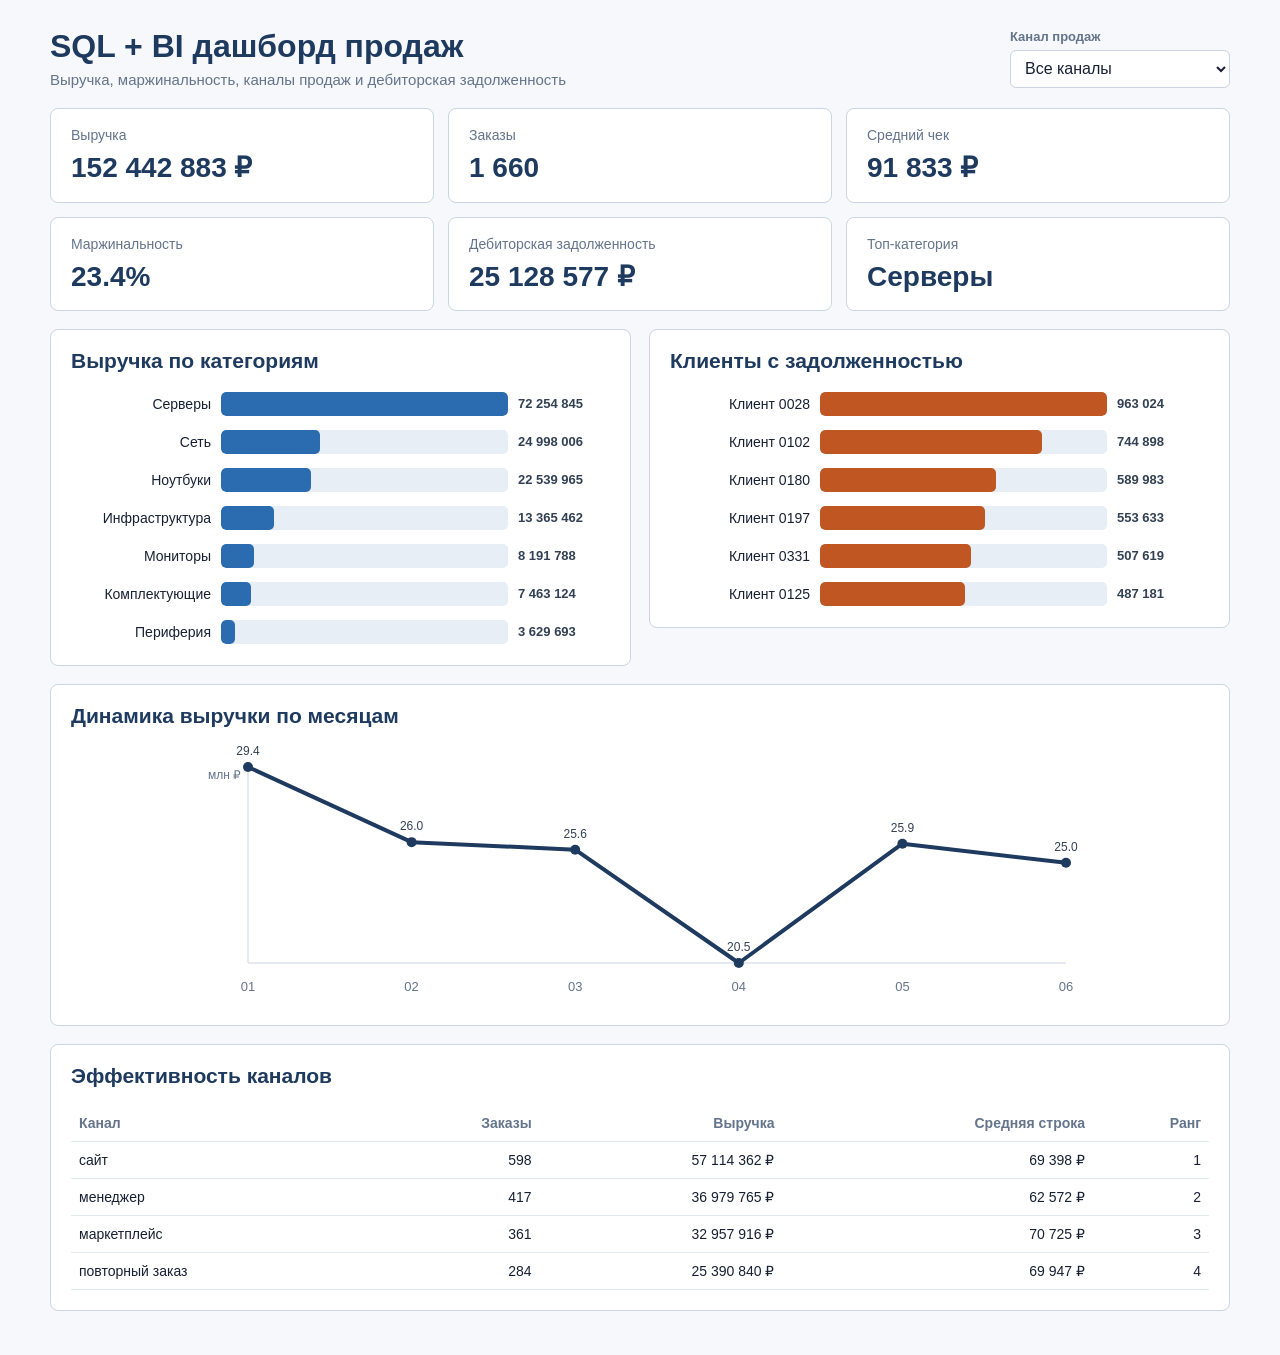
==== portfolio-projects/04-sql-bi-dashboard/dashboard/index.html @ 7d21b35f "Publish final portfolio updates" ====
<!doctype html>
<html lang="ru">
<head>
  <meta charset="utf-8">
  <meta name="viewport" content="width=device-width, initial-scale=1">
  <title>Sales Performance SQL & BI Dashboard</title>
  <style>
    :root {
      --bg: #f6f8fb;
      --panel: #ffffff;
      --ink: #172033;
      --muted: #64748b;
      --line: #cbd5e1;
      --blue: #2b6cb0;
      --blue-dark: #1e3a5f;
      --orange: #c05621;
      --green: #2f855a;
    }

    * { box-sizing: border-box; }

    body {
      margin: 0;
      background: var(--bg);
      color: var(--ink);
      font-family: Inter, "Segoe UI", Arial, sans-serif;
      letter-spacing: 0;
    }

    main {
      width: min(1180px, calc(100vw - 32px));
      margin: 28px auto 44px;
    }

    header {
      display: grid;
      grid-template-columns: 1fr auto;
      gap: 20px;
      align-items: end;
      margin-bottom: 20px;
    }

    h1 {
      margin: 0 0 6px;
      font-size: 32px;
      line-height: 1.15;
      color: var(--blue-dark);
    }

    .subtitle {
      margin: 0;
      color: var(--muted);
      font-size: 15px;
    }

    .control {
      display: grid;
      gap: 6px;
      min-width: 220px;
    }

    label {
      color: var(--muted);
      font-size: 13px;
      font-weight: 650;
    }

    select {
      width: 100%;
      height: 38px;
      border: 1px solid var(--line);
      border-radius: 6px;
      background: var(--panel);
      color: var(--ink);
      padding: 0 10px;
      font: inherit;
    }

    .kpis {
      display: grid;
      grid-template-columns: repeat(3, 1fr);
      gap: 14px;
      margin-bottom: 18px;
    }

    .card, .panel {
      background: var(--panel);
      border: 1px solid var(--line);
      border-radius: 8px;
    }

    .card {
      padding: 18px 20px;
      min-height: 94px;
    }

    .card span {
      display: block;
      color: var(--muted);
      font-size: 14px;
      margin-bottom: 10px;
    }

    .card strong {
      display: block;
      color: var(--blue-dark);
      font-size: 28px;
      line-height: 1.1;
    }

    .grid {
      display: grid;
      grid-template-columns: 1fr 1fr;
      gap: 18px;
      align-items: start;
    }

    .panel {
      padding: 18px 20px 20px;
    }

    .panel h2 {
      margin: 0 0 16px;
      color: var(--blue-dark);
      font-size: 21px;
      line-height: 1.25;
    }

    .bar-list {
      display: grid;
      gap: 12px;
    }

    .bar-row {
      display: grid;
      grid-template-columns: 140px 1fr 92px;
      gap: 10px;
      align-items: center;
      min-height: 26px;
      font-size: 14px;
    }

    .bar-label {
      text-align: right;
      color: var(--ink);
      white-space: nowrap;
      overflow: hidden;
      text-overflow: ellipsis;
    }

    .track {
      height: 24px;
      background: #e8eef6;
      border-radius: 5px;
      overflow: hidden;
    }

    .bar {
      height: 100%;
      border-radius: 5px;
      background: var(--blue);
    }

    .bar.debt { background: var(--orange); }

    .bar-value {
      color: #334155;
      font-size: 13px;
      font-weight: 650;
    }

    svg {
      display: block;
      width: 100%;
      height: 260px;
    }

    table {
      width: 100%;
      border-collapse: collapse;
      font-size: 14px;
    }

    th, td {
      padding: 10px 8px;
      border-bottom: 1px solid #e2e8f0;
      text-align: left;
    }

    th {
      color: var(--muted);
      font-weight: 750;
    }

    td.num, th.num { text-align: right; }

    .wide {
      grid-column: 1 / -1;
    }

    @media (max-width: 860px) {
      header, .grid, .kpis { grid-template-columns: 1fr; }
      .bar-row { grid-template-columns: 112px 1fr 82px; }
      h1 { font-size: 27px; }
    }
  </style>
</head>
<body>
<main>
  <header>
    <div>
      <h1>SQL + BI дашборд продаж</h1>
      <p class="subtitle">Выручка, маржинальность, каналы продаж и дебиторская задолженность</p>
    </div>
    <div class="control">
      <label for="channelFilter">Канал продаж</label>
      <select id="channelFilter">
        <option value="all">Все каналы</option>
      </select>
    </div>
  </header>

  <section class="kpis" id="kpis"></section>

  <section class="grid">
    <div class="panel">
      <h2>Выручка по категориям</h2>
      <div class="bar-list" id="categoryBars"></div>
    </div>
    <div class="panel">
      <h2>Клиенты с задолженностью</h2>
      <div class="bar-list" id="debtBars"></div>
    </div>
    <div class="panel wide">
      <h2>Динамика выручки по месяцам</h2>
      <svg id="lineChart" viewBox="0 0 900 260" role="img" aria-label="Динамика выручки"></svg>
    </div>
    <div class="panel wide">
      <h2>Эффективность каналов</h2>
      <table>
        <thead>
          <tr>
            <th>Канал</th>
            <th class="num">Заказы</th>
            <th class="num">Выручка</th>
            <th class="num">Средняя строка</th>
            <th class="num">Ранг</th>
          </tr>
        </thead>
        <tbody id="channelRows"></tbody>
      </table>
    </div>
  </section>
</main>

<script>
const kpi = {
  orders: 1660,
  revenue: 152442883,
  avgOrderValue: 91833,
  marginPct: 0.234,
  receivables: 25128577,
  topCategory: "Серверы"
};

const monthly = [
  { month: "2026-01", orders: 282, revenue: 29366862, profit: 6684671, marginPct: 0.228 },
  { month: "2026-02", orders: 258, revenue: 25975321, profit: 5968902, marginPct: 0.230 },
  { month: "2026-03", orders: 290, revenue: 25632911, profit: 6040740, marginPct: 0.236 },
  { month: "2026-04", orders: 254, revenue: 20519713, profit: 4927435, marginPct: 0.240 },
  { month: "2026-05", orders: 277, revenue: 25905623, profit: 6020549, marginPct: 0.232 },
  { month: "2026-06", orders: 299, revenue: 25042453, profit: 5990506, marginPct: 0.239 }
];

const categories = [
  { category: "Серверы", orders: 216, revenue: 72254845, profit: 13728421, marginPct: 0.190 },
  { category: "Сеть", orders: 457, revenue: 24998006, profit: 6810788, marginPct: 0.272 },
  { category: "Ноутбуки", orders: 205, revenue: 22539965, profit: 5184194, marginPct: 0.230 },
  { category: "Инфраструктура", orders: 231, revenue: 13365462, profit: 3608668, marginPct: 0.270 },
  { category: "Мониторы", orders: 210, revenue: 8191788, profit: 2539452, marginPct: 0.310 },
  { category: "Комплектующие", orders: 419, revenue: 7463124, profit: 2327073, marginPct: 0.312 },
  { category: "Периферия", orders: 451, revenue: 3629693, profit: 1434207, marginPct: 0.395 }
];

const debts = [
  { customer: "Клиент 0028", segment: "B2B", region: "Краснодар", receivables: 963024, unpaidOrders: 3 },
  { customer: "Клиент 0102", segment: "B2B", region: "Казань", receivables: 744898, unpaidOrders: 2 },
  { customer: "Клиент 0180", segment: "B2C", region: "Санкт-Петербург", receivables: 589983, unpaidOrders: 3 },
  { customer: "Клиент 0197", segment: "B2C", region: "Москва", receivables: 553633, unpaidOrders: 2 },
  { customer: "Клиент 0331", segment: "B2C", region: "Москва", receivables: 507619, unpaidOrders: 2 },
  { customer: "Клиент 0125", segment: "B2C", region: "Москва", receivables: 487181, unpaidOrders: 2 }
];

const channels = [
  { channel: "сайт", orders: 598, revenue: 57114362, avgLineRevenue: 69398, rank: 1 },
  { channel: "менеджер", orders: 417, revenue: 36979765, avgLineRevenue: 62572, rank: 2 },
  { channel: "маркетплейс", orders: 361, revenue: 32957916, avgLineRevenue: 70725, rank: 3 },
  { channel: "повторный заказ", orders: 284, revenue: 25390840, avgLineRevenue: 69947, rank: 4 }
];

const formatNumber = value => new Intl.NumberFormat("ru-RU").format(Math.round(value));
const formatRub = value => `${formatNumber(value)} ₽`;
const formatPct = value => `${(value * 100).toFixed(1)}%`;

const channelFilter = document.querySelector("#channelFilter");
channels.forEach(item => {
  const option = document.createElement("option");
  option.value = item.channel;
  option.textContent = item.channel;
  channelFilter.append(option);
});

function selectedKpi() {
  const selected = channelFilter.value;
  if (selected === "all") return kpi;
  const channel = channels.find(item => item.channel === selected);
  return {
    orders: channel.orders,
    revenue: channel.revenue,
    avgOrderValue: channel.revenue / channel.orders,
    marginPct: kpi.marginPct,
    receivables: kpi.receivables,
    topCategory: kpi.topCategory
  };
}

function renderKpis() {
  const data = selectedKpi();
  const cards = [
    ["Выручка", formatRub(data.revenue)],
    ["Заказы", formatNumber(data.orders)],
    ["Средний чек", formatRub(data.avgOrderValue)],
    ["Маржинальность", formatPct(data.marginPct)],
    ["Дебиторская задолженность", formatRub(data.receivables)],
    ["Топ-категория", data.topCategory]
  ];
  document.querySelector("#kpis").innerHTML = cards.map(([label, value]) => `
    <article class="card">
      <span>${label}</span>
      <strong>${value}</strong>
    </article>
  `).join("");
}

function renderBars(target, rows, labelKey, valueKey, className = "") {
  const max = Math.max(...rows.map(row => row[valueKey]));
  document.querySelector(target).innerHTML = rows.map(row => `
    <div class="bar-row" title="${row[labelKey]}">
      <div class="bar-label">${row[labelKey]}</div>
      <div class="track"><div class="bar ${className}" style="width:${row[valueKey] / max * 100}%"></div></div>
      <div class="bar-value">${formatNumber(row[valueKey])}</div>
    </div>
  `).join("");
}

function renderLineChart() {
  const svg = document.querySelector("#lineChart");
  const width = 900;
  const height = 260;
  const pad = { left: 58, right: 24, top: 22, bottom: 42 };
  const values = monthly.map(row => row.revenue);
  const min = Math.min(...values);
  const max = Math.max(...values);
  const x = index => pad.left + index * ((width - pad.left - pad.right) / (monthly.length - 1));
  const y = value => pad.top + (max - value) * ((height - pad.top - pad.bottom) / (max - min));
  const points = monthly.map((row, index) => `${x(index)},${y(row.revenue)}`).join(" ");
  const circles = monthly.map((row, index) => `
    <circle cx="${x(index)}" cy="${y(row.revenue)}" r="5" fill="var(--blue-dark)"></circle>
    <text x="${x(index)}" y="${height - 14}" text-anchor="middle" font-size="13" fill="var(--muted)">${row.month.slice(5)}</text>
    <text x="${x(index)}" y="${y(row.revenue) - 12}" text-anchor="middle" font-size="12" fill="#334155">${(row.revenue / 1000000).toFixed(1)}</text>
  `).join("");
  svg.innerHTML = `
    <line x1="${pad.left}" y1="${height - pad.bottom}" x2="${width - pad.right}" y2="${height - pad.bottom}" stroke="var(--line)"></line>
    <line x1="${pad.left}" y1="${pad.top}" x2="${pad.left}" y2="${height - pad.bottom}" stroke="var(--line)"></line>
    <polyline points="${points}" fill="none" stroke="var(--blue-dark)" stroke-width="4" stroke-linejoin="round"></polyline>
    ${circles}
    <text x="18" y="34" font-size="12" fill="var(--muted)">млн ₽</text>
  `;
}

function renderChannels() {
  document.querySelector("#channelRows").innerHTML = channels.map(row => `
    <tr>
      <td>${row.channel}</td>
      <td class="num">${formatNumber(row.orders)}</td>
      <td class="num">${formatRub(row.revenue)}</td>
      <td class="num">${formatRub(row.avgLineRevenue)}</td>
      <td class="num">${row.rank}</td>
    </tr>
  `).join("");
}

function render() {
  renderKpis();
  renderBars("#categoryBars", categories, "category", "revenue");
  renderBars("#debtBars", debts, "customer", "receivables", "debt");
  renderLineChart();
  renderChannels();
}

channelFilter.addEventListener("change", renderKpis);
render();
</script>
</body>
</html>
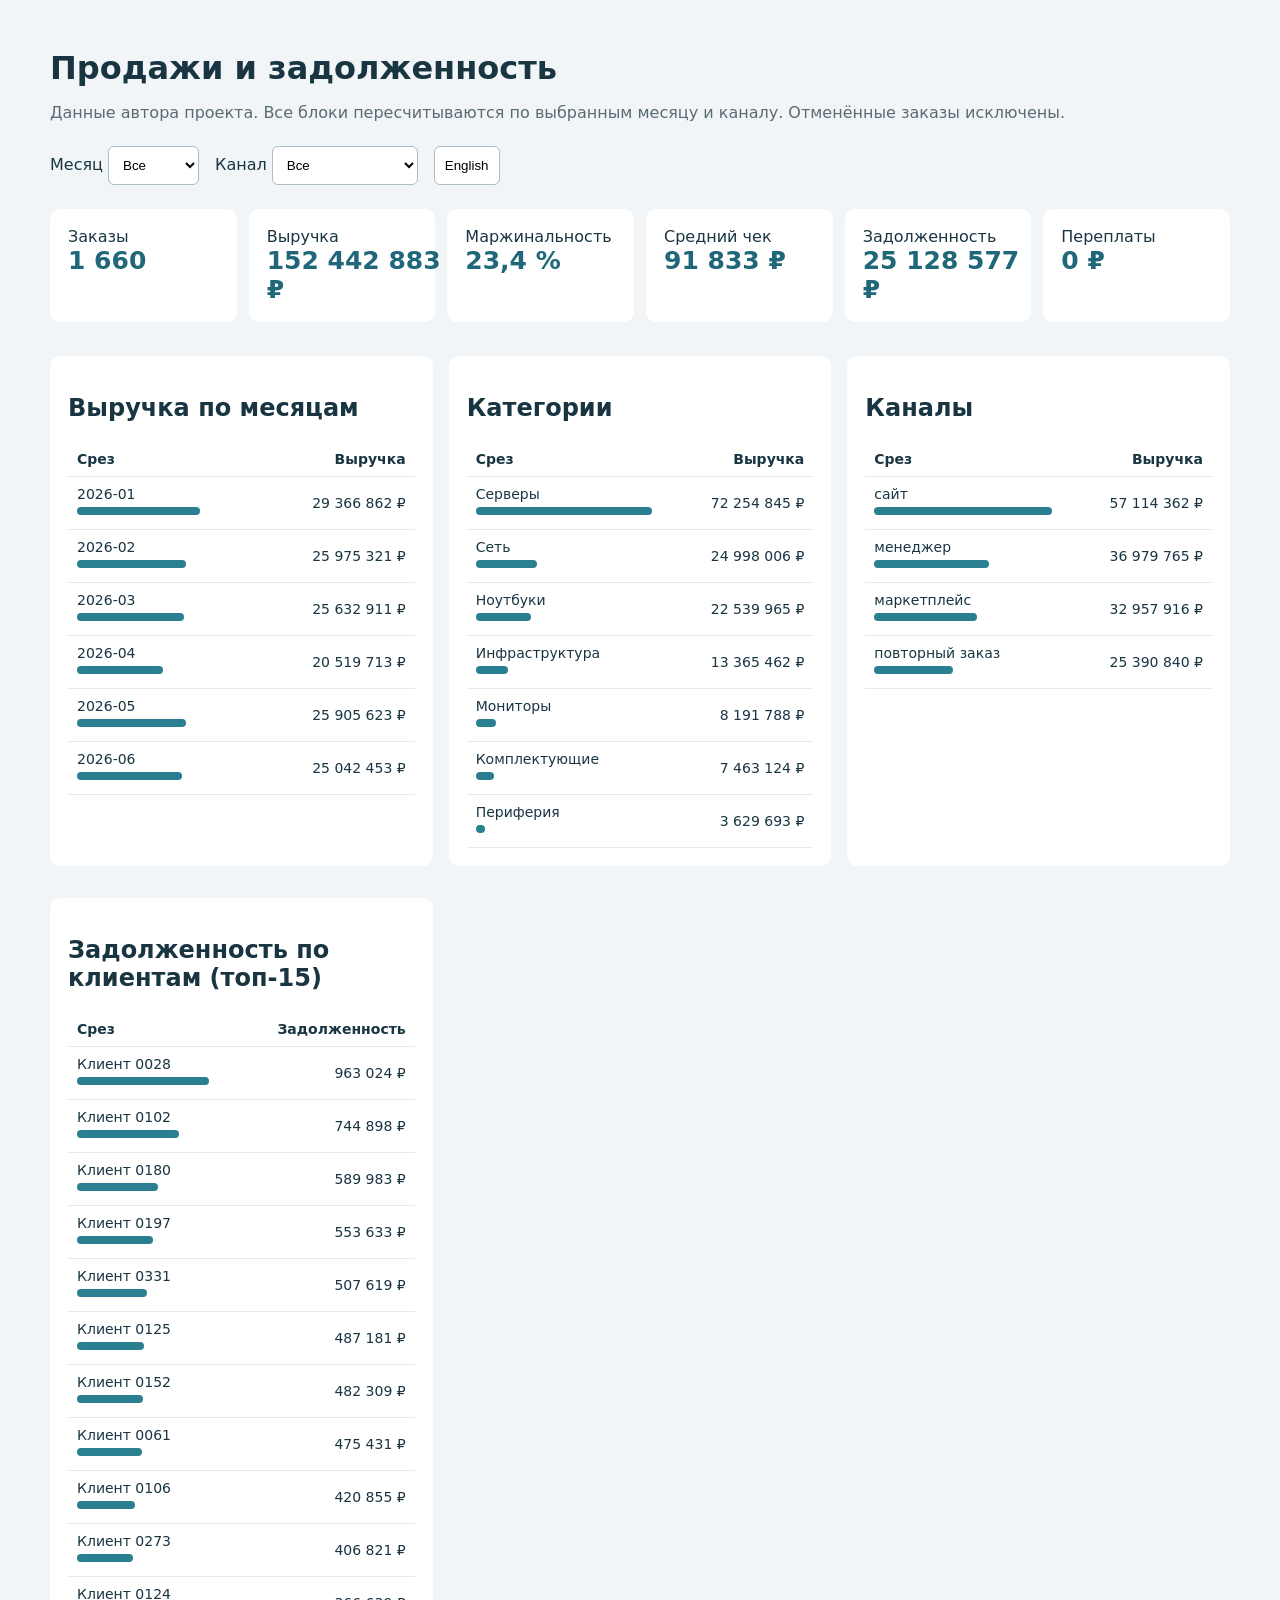
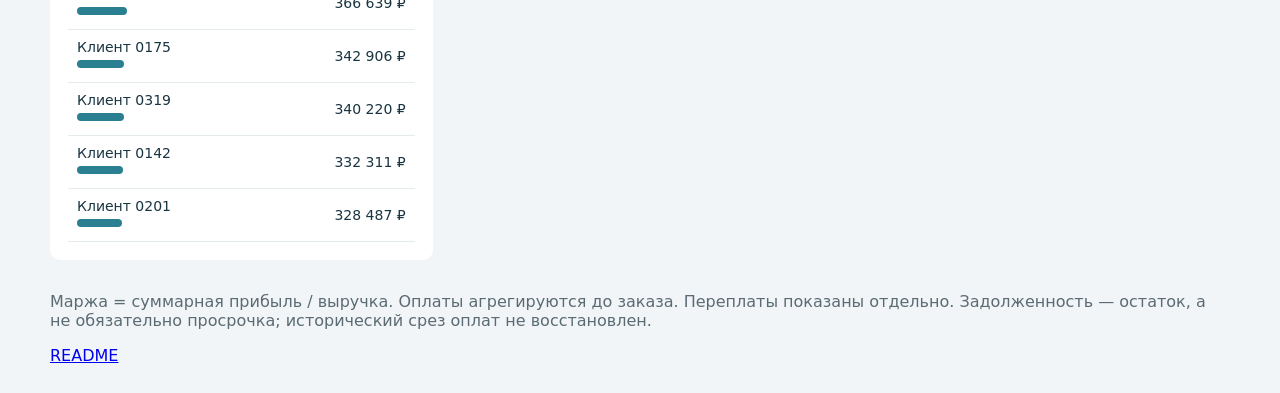
==== commit b2ce080b: "Complete audit fixes and synchronize bilingual portfolio materials" ====
--- a/portfolio-projects/04-sql-bi-dashboard/dashboard/index.html
+++ b/portfolio-projects/04-sql-bi-dashboard/dashboard/index.html
@@ -1,405 +1,14 @@
-<!doctype html>
-<html lang="ru">
-<head>
-  <meta charset="utf-8">
-  <meta name="viewport" content="width=device-width, initial-scale=1">
-  <title>Sales Performance SQL & BI Dashboard</title>
-  <style>
-    :root {
-      --bg: #f6f8fb;
-      --panel: #ffffff;
-      --ink: #172033;
-      --muted: #64748b;
-      --line: #cbd5e1;
-      --blue: #2b6cb0;
-      --blue-dark: #1e3a5f;
-      --orange: #c05621;
-      --green: #2f855a;
-    }
-
-    * { box-sizing: border-box; }
-
-    body {
-      margin: 0;
-      background: var(--bg);
-      color: var(--ink);
-      font-family: Inter, "Segoe UI", Arial, sans-serif;
-      letter-spacing: 0;
-    }
-
-    main {
-      width: min(1180px, calc(100vw - 32px));
-      margin: 28px auto 44px;
-    }
-
-    header {
-      display: grid;
-      grid-template-columns: 1fr auto;
-      gap: 20px;
-      align-items: end;
-      margin-bottom: 20px;
-    }
-
-    h1 {
-      margin: 0 0 6px;
-      font-size: 32px;
-      line-height: 1.15;
-      color: var(--blue-dark);
-    }
-
-    .subtitle {
-      margin: 0;
-      color: var(--muted);
-      font-size: 15px;
-    }
-
-    .control {
-      display: grid;
-      gap: 6px;
-      min-width: 220px;
-    }
-
-    label {
-      color: var(--muted);
-      font-size: 13px;
-      font-weight: 650;
-    }
-
-    select {
-      width: 100%;
-      height: 38px;
-      border: 1px solid var(--line);
-      border-radius: 6px;
-      background: var(--panel);
-      color: var(--ink);
-      padding: 0 10px;
-      font: inherit;
-    }
-
-    .kpis {
-      display: grid;
-      grid-template-columns: repeat(3, 1fr);
-      gap: 14px;
-      margin-bottom: 18px;
-    }
-
-    .card, .panel {
-      background: var(--panel);
-      border: 1px solid var(--line);
-      border-radius: 8px;
-    }
-
-    .card {
-      padding: 18px 20px;
-      min-height: 94px;
-    }
-
-    .card span {
-      display: block;
-      color: var(--muted);
-      font-size: 14px;
-      margin-bottom: 10px;
-    }
-
-    .card strong {
-      display: block;
-      color: var(--blue-dark);
-      font-size: 28px;
-      line-height: 1.1;
-    }
-
-    .grid {
-      display: grid;
-      grid-template-columns: 1fr 1fr;
-      gap: 18px;
-      align-items: start;
-    }
-
-    .panel {
-      padding: 18px 20px 20px;
-    }
-
-    .panel h2 {
-      margin: 0 0 16px;
-      color: var(--blue-dark);
-      font-size: 21px;
-      line-height: 1.25;
-    }
-
-    .bar-list {
-      display: grid;
-      gap: 12px;
-    }
-
-    .bar-row {
-      display: grid;
-      grid-template-columns: 140px 1fr 92px;
-      gap: 10px;
-      align-items: center;
-      min-height: 26px;
-      font-size: 14px;
-    }
-
-    .bar-label {
-      text-align: right;
-      color: var(--ink);
-      white-space: nowrap;
-      overflow: hidden;
-      text-overflow: ellipsis;
-    }
-
-    .track {
-      height: 24px;
-      background: #e8eef6;
-      border-radius: 5px;
-      overflow: hidden;
-    }
-
-    .bar {
-      height: 100%;
-      border-radius: 5px;
-      background: var(--blue);
-    }
-
-    .bar.debt { background: var(--orange); }
-
-    .bar-value {
-      color: #334155;
-      font-size: 13px;
-      font-weight: 650;
-    }
-
-    svg {
-      display: block;
-      width: 100%;
-      height: 260px;
-    }
-
-    table {
-      width: 100%;
-      border-collapse: collapse;
-      font-size: 14px;
-    }
-
-    th, td {
-      padding: 10px 8px;
-      border-bottom: 1px solid #e2e8f0;
-      text-align: left;
-    }
-
-    th {
-      color: var(--muted);
-      font-weight: 750;
-    }
-
-    td.num, th.num { text-align: right; }
-
-    .wide {
-      grid-column: 1 / -1;
-    }
-
-    @media (max-width: 860px) {
-      header, .grid, .kpis { grid-template-columns: 1fr; }
-      .bar-row { grid-template-columns: 112px 1fr 82px; }
-      h1 { font-size: 27px; }
-    }
-  </style>
-</head>
-<body>
-<main>
-  <header>
-    <div>
-      <h1>SQL + BI дашборд продаж</h1>
-      <p class="subtitle">Выручка, маржинальность, каналы продаж и дебиторская задолженность</p>
-    </div>
-    <div class="control">
-      <label for="channelFilter">Канал продаж</label>
-      <select id="channelFilter">
-        <option value="all">Все каналы</option>
-      </select>
-    </div>
-  </header>
-
-  <section class="kpis" id="kpis"></section>
-
-  <section class="grid">
-    <div class="panel">
-      <h2>Выручка по категориям</h2>
-      <div class="bar-list" id="categoryBars"></div>
-    </div>
-    <div class="panel">
-      <h2>Клиенты с задолженностью</h2>
-      <div class="bar-list" id="debtBars"></div>
-    </div>
-    <div class="panel wide">
-      <h2>Динамика выручки по месяцам</h2>
-      <svg id="lineChart" viewBox="0 0 900 260" role="img" aria-label="Динамика выручки"></svg>
-    </div>
-    <div class="panel wide">
-      <h2>Эффективность каналов</h2>
-      <table>
-        <thead>
-          <tr>
-            <th>Канал</th>
-            <th class="num">Заказы</th>
-            <th class="num">Выручка</th>
-            <th class="num">Средняя строка</th>
-            <th class="num">Ранг</th>
-          </tr>
-        </thead>
-        <tbody id="channelRows"></tbody>
-      </table>
-    </div>
-  </section>
-</main>
-
-<script>
-const kpi = {
-  orders: 1660,
-  revenue: 152442883,
-  avgOrderValue: 91833,
-  marginPct: 0.234,
-  receivables: 25128577,
-  topCategory: "Серверы"
-};
-
-const monthly = [
-  { month: "2026-01", orders: 282, revenue: 29366862, profit: 6684671, marginPct: 0.228 },
-  { month: "2026-02", orders: 258, revenue: 25975321, profit: 5968902, marginPct: 0.230 },
-  { month: "2026-03", orders: 290, revenue: 25632911, profit: 6040740, marginPct: 0.236 },
-  { month: "2026-04", orders: 254, revenue: 20519713, profit: 4927435, marginPct: 0.240 },
-  { month: "2026-05", orders: 277, revenue: 25905623, profit: 6020549, marginPct: 0.232 },
-  { month: "2026-06", orders: 299, revenue: 25042453, profit: 5990506, marginPct: 0.239 }
-];
-
-const categories = [
-  { category: "Серверы", orders: 216, revenue: 72254845, profit: 13728421, marginPct: 0.190 },
-  { category: "Сеть", orders: 457, revenue: 24998006, profit: 6810788, marginPct: 0.272 },
-  { category: "Ноутбуки", orders: 205, revenue: 22539965, profit: 5184194, marginPct: 0.230 },
-  { category: "Инфраструктура", orders: 231, revenue: 13365462, profit: 3608668, marginPct: 0.270 },
-  { category: "Мониторы", orders: 210, revenue: 8191788, profit: 2539452, marginPct: 0.310 },
-  { category: "Комплектующие", orders: 419, revenue: 7463124, profit: 2327073, marginPct: 0.312 },
-  { category: "Периферия", orders: 451, revenue: 3629693, profit: 1434207, marginPct: 0.395 }
-];
-
-const debts = [
-  { customer: "Клиент 0028", segment: "B2B", region: "Краснодар", receivables: 963024, unpaidOrders: 3 },
-  { customer: "Клиент 0102", segment: "B2B", region: "Казань", receivables: 744898, unpaidOrders: 2 },
-  { customer: "Клиент 0180", segment: "B2C", region: "Санкт-Петербург", receivables: 589983, unpaidOrders: 3 },
-  { customer: "Клиент 0197", segment: "B2C", region: "Москва", receivables: 553633, unpaidOrders: 2 },
-  { customer: "Клиент 0331", segment: "B2C", region: "Москва", receivables: 507619, unpaidOrders: 2 },
-  { customer: "Клиент 0125", segment: "B2C", region: "Москва", receivables: 487181, unpaidOrders: 2 }
-];
-
-const channels = [
-  { channel: "сайт", orders: 598, revenue: 57114362, avgLineRevenue: 69398, rank: 1 },
-  { channel: "менеджер", orders: 417, revenue: 36979765, avgLineRevenue: 62572, rank: 2 },
-  { channel: "маркетплейс", orders: 361, revenue: 32957916, avgLineRevenue: 70725, rank: 3 },
-  { channel: "повторный заказ", orders: 284, revenue: 25390840, avgLineRevenue: 69947, rank: 4 }
-];
-
-const formatNumber = value => new Intl.NumberFormat("ru-RU").format(Math.round(value));
-const formatRub = value => `${formatNumber(value)} ₽`;
-const formatPct = value => `${(value * 100).toFixed(1)}%`;
-
-const channelFilter = document.querySelector("#channelFilter");
-channels.forEach(item => {
-  const option = document.createElement("option");
-  option.value = item.channel;
-  option.textContent = item.channel;
-  channelFilter.append(option);
-});
-
-function selectedKpi() {
-  const selected = channelFilter.value;
-  if (selected === "all") return kpi;
-  const channel = channels.find(item => item.channel === selected);
-  return {
-    orders: channel.orders,
-    revenue: channel.revenue,
-    avgOrderValue: channel.revenue / channel.orders,
-    marginPct: kpi.marginPct,
-    receivables: kpi.receivables,
-    topCategory: kpi.topCategory
-  };
-}
-
-function renderKpis() {
-  const data = selectedKpi();
-  const cards = [
-    ["Выручка", formatRub(data.revenue)],
-    ["Заказы", formatNumber(data.orders)],
-    ["Средний чек", formatRub(data.avgOrderValue)],
-    ["Маржинальность", formatPct(data.marginPct)],
-    ["Дебиторская задолженность", formatRub(data.receivables)],
-    ["Топ-категория", data.topCategory]
-  ];
-  document.querySelector("#kpis").innerHTML = cards.map(([label, value]) => `
-    <article class="card">
-      <span>${label}</span>
-      <strong>${value}</strong>
-    </article>
-  `).join("");
-}
-
-function renderBars(target, rows, labelKey, valueKey, className = "") {
-  const max = Math.max(...rows.map(row => row[valueKey]));
-  document.querySelector(target).innerHTML = rows.map(row => `
-    <div class="bar-row" title="${row[labelKey]}">
-      <div class="bar-label">${row[labelKey]}</div>
-      <div class="track"><div class="bar ${className}" style="width:${row[valueKey] / max * 100}%"></div></div>
-      <div class="bar-value">${formatNumber(row[valueKey])}</div>
-    </div>
-  `).join("");
-}
-
-function renderLineChart() {
-  const svg = document.querySelector("#lineChart");
-  const width = 900;
-  const height = 260;
-  const pad = { left: 58, right: 24, top: 22, bottom: 42 };
-  const values = monthly.map(row => row.revenue);
-  const min = Math.min(...values);
-  const max = Math.max(...values);
-  const x = index => pad.left + index * ((width - pad.left - pad.right) / (monthly.length - 1));
-  const y = value => pad.top + (max - value) * ((height - pad.top - pad.bottom) / (max - min));
-  const points = monthly.map((row, index) => `${x(index)},${y(row.revenue)}`).join(" ");
-  const circles = monthly.map((row, index) => `
-    <circle cx="${x(index)}" cy="${y(row.revenue)}" r="5" fill="var(--blue-dark)"></circle>
-    <text x="${x(index)}" y="${height - 14}" text-anchor="middle" font-size="13" fill="var(--muted)">${row.month.slice(5)}</text>
-    <text x="${x(index)}" y="${y(row.revenue) - 12}" text-anchor="middle" font-size="12" fill="#334155">${(row.revenue / 1000000).toFixed(1)}</text>
-  `).join("");
-  svg.innerHTML = `
-    <line x1="${pad.left}" y1="${height - pad.bottom}" x2="${width - pad.right}" y2="${height - pad.bottom}" stroke="var(--line)"></line>
-    <line x1="${pad.left}" y1="${pad.top}" x2="${pad.left}" y2="${height - pad.bottom}" stroke="var(--line)"></line>
-    <polyline points="${points}" fill="none" stroke="var(--blue-dark)" stroke-width="4" stroke-linejoin="round"></polyline>
-    ${circles}
-    <text x="18" y="34" font-size="12" fill="var(--muted)">млн ₽</text>
-  `;
-}
-
-function renderChannels() {
-  document.querySelector("#channelRows").innerHTML = channels.map(row => `
-    <tr>
-      <td>${row.channel}</td>
-      <td class="num">${formatNumber(row.orders)}</td>
-      <td class="num">${formatRub(row.revenue)}</td>
-      <td class="num">${formatRub(row.avgLineRevenue)}</td>
-      <td class="num">${row.rank}</td>
-    </tr>
-  `).join("");
-}
-
-function render() {
-  renderKpis();
-  renderBars("#categoryBars", categories, "category", "revenue");
-  renderBars("#debtBars", debts, "customer", "receivables", "debt");
-  renderLineChart();
-  renderChannels();
-}
-
-channelFilter.addEventListener("change", renderKpis);
-render();
-</script>
-</body>
-</html>
+<!doctype html><html lang="ru"><meta charset="utf-8"><meta name="viewport" content="width=device-width,initial-scale=1">
+<title>Продажи · SQL dashboard</title><style>body{margin:0;background:#f1f5f7;color:#193542;font:16px system-ui}main{max-width:1180px;margin:auto;padding:28px}h1{margin-bottom:6px}.muted{color:#5a6b73}select,button{padding:10px;border:1px solid #a9bdc6;border-radius:6px;background:white}.filters{display:flex;gap:16px;flex-wrap:wrap;margin:24px 0}.cards{display:grid;grid-template-columns:repeat(auto-fit,minmax(160px,1fr));gap:12px}.card,section{background:white;border-radius:10px;padding:18px;margin-bottom:16px}.value{font-size:25px;font-weight:650;color:#206879}.panels{display:grid;grid-template-columns:repeat(auto-fit,minmax(380px,1fr));gap:16px;margin-top:18px}table{width:100%;border-collapse:collapse;font-size:14px}td,th{text-align:left;border-bottom:1px solid #e3ebed;padding:9px}td:last-child,th:last-child{text-align:right}.bar{height:8px;background:#2a7f90;border-radius:4px;margin:5px 0}.scroll{overflow:auto}@media(max-width:440px){.panels{grid-template-columns:1fr}main{padding:16px}}</style>
+<main><h1 id="title">Продажи и задолженность</h1><p id="description" class="muted"></p>
+<div class="filters"><label><span id="monthLabel"></span> <select id="month"></select></label><label><span id="channelLabel"></span> <select id="channel"></select></label><button id="lang">English</button></div>
+<div id="cards" class="cards"></div><p id="empty" class="muted"></p><div class="panels"><section><h2 id="monthlyTitle"></h2><div id="monthly" class="scroll"></div></section><section><h2 id="categoryTitle"></h2><div id="categories" class="scroll"></div></section><section><h2 id="channelTitle"></h2><div id="channels" class="scroll"></div></section><section><h2 id="debtTitle"></h2><div id="debtors" class="scroll"></div></section></div>
+<p id="limits" class="muted"></p><a href="../README.md">README</a></main><script src="data.js"></script><script src="model.js"></script><script>
+let language='ru';const el=id=>document.getElementById(id),data=window.SALES_DATA;
+const labels={ru:{title:'Продажи и задолженность',description:'Данные автора проекта. Все блоки пересчитываются по выбранным месяцу и каналу. Отменённые заказы исключены.',monthLabel:'Месяц',channelLabel:'Канал',all:'Все',monthlyTitle:'Выручка по месяцам',categoryTitle:'Категории',channelTitle:'Каналы',debtTitle:'Задолженность по клиентам (топ-15)',empty:'По выбранным условиям заказов нет.',limits:'Маржа = суммарная прибыль / выручка. Оплаты агрегируются до заказа. Переплаты показаны отдельно. Задолженность — остаток, а не обязательно просрочка; исторический срез оплат не восстановлен.',orders:'Заказы',revenue:'Выручка',margin:'Маржинальность',avg_order_value:'Средний чек',receivables:'Задолженность',overpayments:'Переплаты',name:'Срез'},en:{title:'Sales and receivables',description:'Author-provided data. Month and channel filters recalculate every panel. Cancelled orders are excluded.',monthLabel:'Month',channelLabel:'Channel',all:'All',monthlyTitle:'Revenue by month',categoryTitle:'Categories',channelTitle:'Channels',debtTitle:'Receivables by customer (top 15)',empty:'No orders match these filters.',limits:'Margin = total profit / revenue. Payments are aggregated per order. Overpayments are separate. Outstanding balance does not necessarily mean overdue debt; historical payment snapshots are unavailable.',orders:'Orders',revenue:'Revenue',margin:'Margin',avg_order_value:'Average order value',receivables:'Receivables',overpayments:'Overpayments',name:'Group'}};
+function options(id,values){const selected=el(id).value;el(id).replaceChildren();for(const v of ['',...values]){const o=document.createElement('option');o.value=v;o.textContent=v||labels[language].all;el(id).append(o)}el(id).value=selected;}
+function format(n,key){if(n===null||!Number.isFinite(n))return '—';return new Intl.NumberFormat(language==='ru'?'ru-RU':'en-GB',key==='margin'?{style:'percent',maximumFractionDigits:1}:{maximumFractionDigits:key==='orders'?0:0}).format(n)+(key!=='orders'&&key!=='margin'?' ₽':'');}
+function table(id,rows,valueKey){const t=document.createElement('table'),head=document.createElement('tr');for(const text of [labels[language].name,labels[language][valueKey]]){const th=document.createElement('th');th.textContent=text;head.append(th)}t.append(head);const maximum=Math.max(0,...rows.map(x=>x[valueKey]));for(const row of rows){const tr=document.createElement('tr'),td=document.createElement('td'),value=document.createElement('td');td.textContent=row.name;const bar=document.createElement('div');bar.className='bar';bar.style.width=(maximum?row[valueKey]/maximum*100:0)+'%';td.append(bar);value.textContent=format(row[valueKey],valueKey);tr.append(td,value);t.append(tr)}el(id).replaceChildren(t);}
+function render(){const l=labels[language];document.documentElement.lang=language;for(const id of ['title','description','monthLabel','channelLabel','monthlyTitle','categoryTitle','channelTitle','debtTitle','limits'])el(id).textContent=l[id];options('month',[...new Set(data.orders.map(o=>o.order_date.slice(0,7)))].sort());options('channel',[...new Set(data.orders.map(o=>o.channel))].sort());const m=SalesModel.aggregate(data,{month:el('month').value,channel:el('channel').value});el('cards').replaceChildren();for(const key of ['orders','revenue','margin','avg_order_value','receivables','overpayments']){const card=document.createElement('div'),label=document.createElement('div'),value=document.createElement('div');card.className='card';label.textContent=l[key];value.className='value';value.textContent=format(m[key],key);card.append(label,value);el('cards').append(card)}el('empty').textContent=m.orders?'':l.empty;table('monthly',m.monthly,'revenue');table('categories',m.categories,'revenue');table('channels',m.channels,'revenue');table('debtors',m.debtors,'receivables');el('lang').textContent=language==='ru'?'English':'Русский';}
+el('month').onchange=render;el('channel').onchange=render;el('lang').onclick=()=>{language=language==='ru'?'en':'ru';render()};render();
+</script></html>
